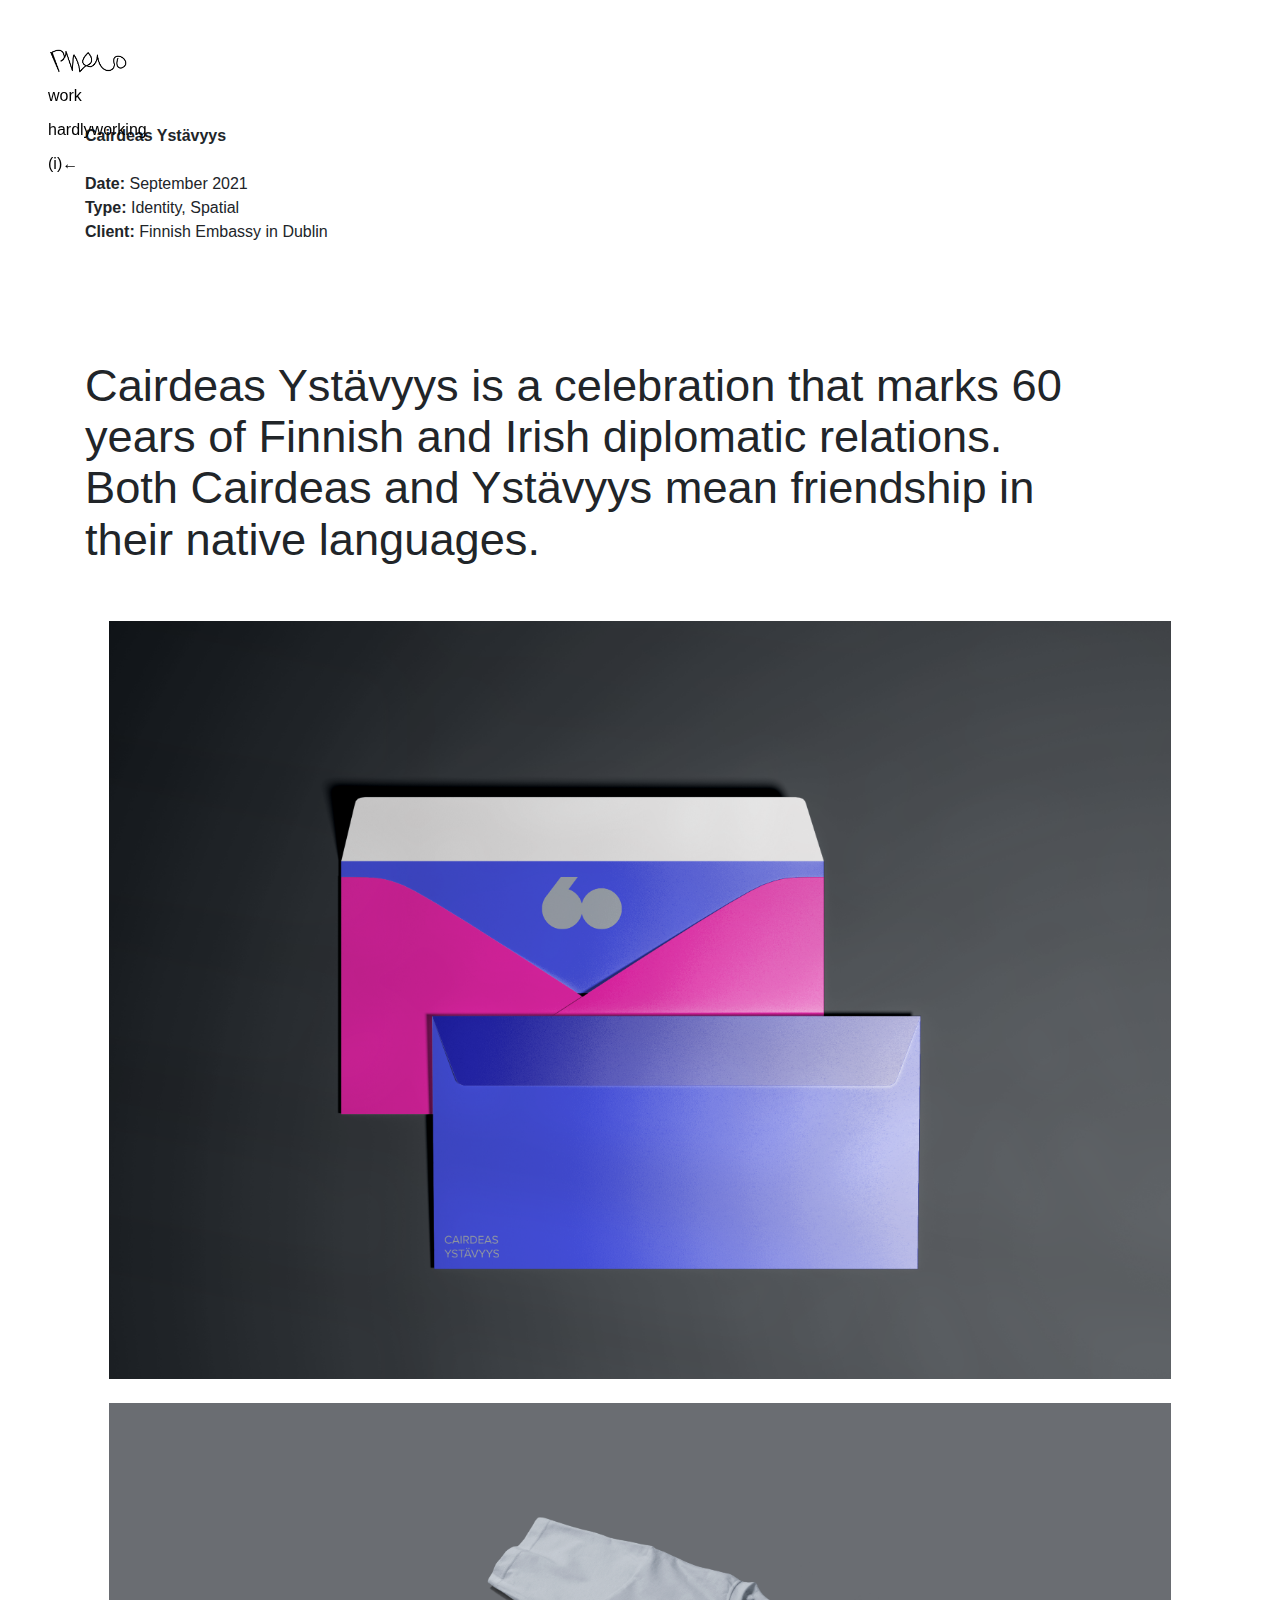
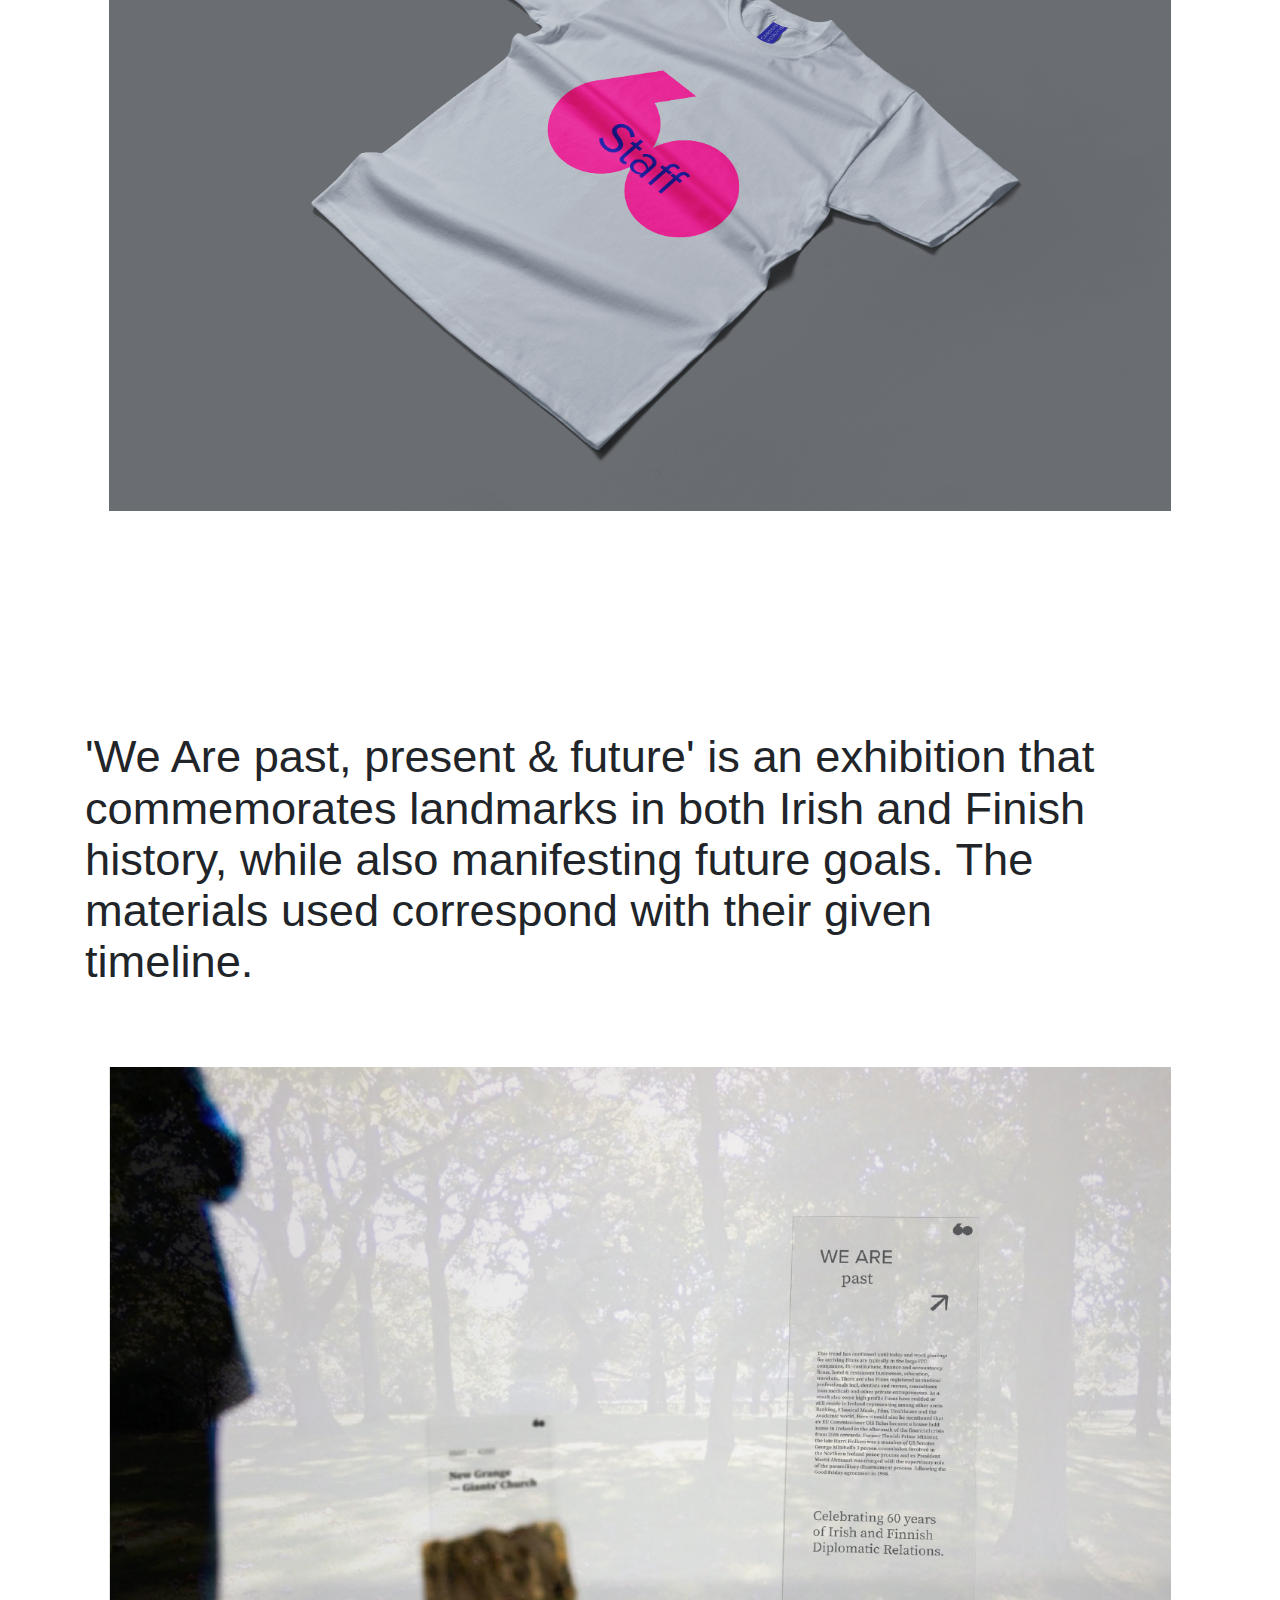
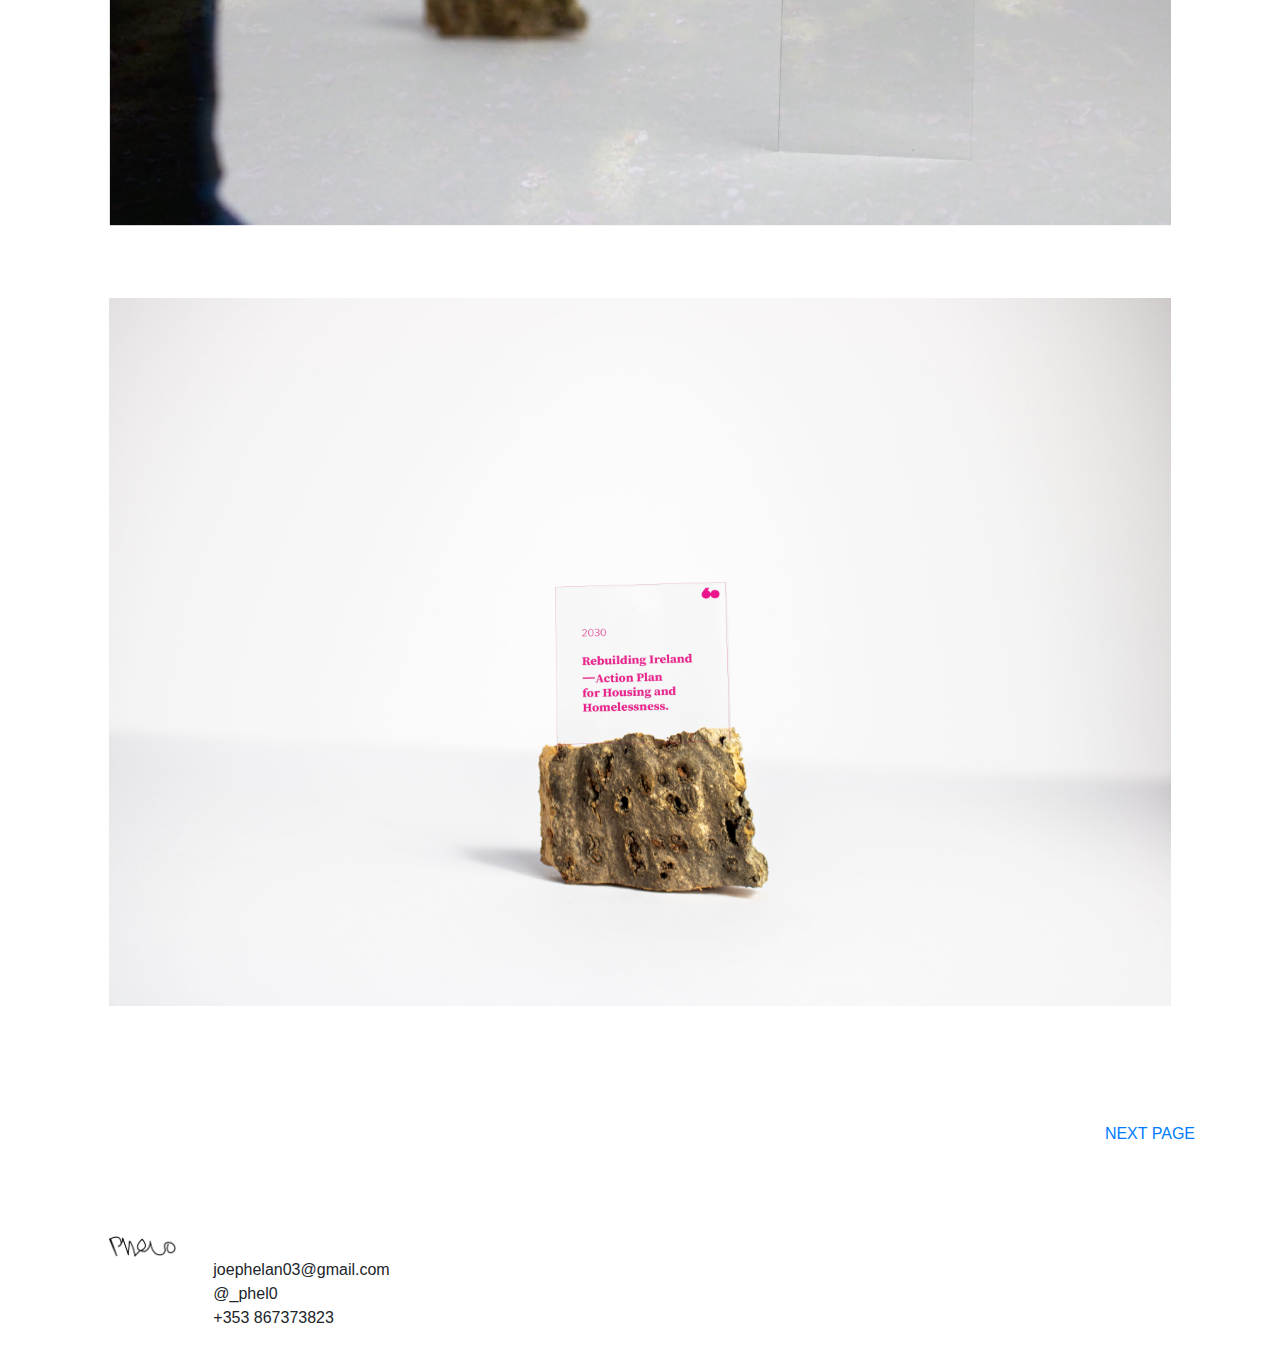
==== CairdeasYstavyys.html @ ab7549fe "web" ====
<!doctype html>
<html lang="en">
  <head>
  	<title>Phelo</title>
    <meta charset="utf-8">
    <meta name="viewport" content="width=device-width, initial-scale=1, shrink-to-fit=no">

	<link href='https://fonts.googleapis.com/css?family=Roboto:400,100,300,700' rel='stylesheet' type='text/css'>

	<link rel="stylesheet" href="https://stackpath.bootstrapcdn.com/font-awesome/4.7.0/css/font-awesome.min.css">

	<link rel="stylesheet" href="https://stackpath.bootstrapcdn.com/bootstrap/4.3.1/css/bootstrap.min.css" integrity="sha384-ggOyR0iXCbMQv3Xipma34MD+dH/1fQ784/j6cY/iJTQUOhcWr7x9JvoRxT2MZw1T" crossorigin="anonymous">
	
	<link rel="stylesheet" href="css/style.css">

    <style>
        @media screen and (min-width: 601px) {
          h2 {
            font-size: 45.23px;
          }
        }
        
        @media screen and (max-width: 600px){
          h2 {
            font-size: 20px;
    line-height: 1.5rem;
          }
        }
        </style>

	</head>
	<body>
	<div id="colorlib-page">
		<a href="#" class="js-colorlib-nav-toggle colorlib-nav-toggle"><i></i></a>
		<aside id="colorlib-aside" role="complementary" class="js-fullheight">
			<nav id="colorlib-main-menu" role="navigation">
				<ul>
					<li class="colorlib-active"><a href="index.html"><img src="img/phelo_logo-01.png" 
						class="img-responsive" alt="Phelo" width="80px"></a></li>
					<li><a href="work.html">work</a></li>
					<li><a href="hardlayy.html">hardlyworking</a></li>
					<li><a href="about.html">(i)←</a></li>
				</ul>
			</nav>
		</aside> <!-- END COLORLIB-ASIDE -->

        <img src="img/addition1-mockup2.png" alt="" width="100%">


        <br>

        <div class="container">       
            <div class="col-1"></div> 
            <div class="col-10">
        
        <div class="row">
            <p>
                <b> Cairdeas Ystävyys</b>
                    <br><br>
                <b>Date: </b>
                September 2021
                    <br>
                <b>Type:</b>
                Identity, Spatial
                    <br>
                <b>Client:</b> Finnish Embassy in Dublin
                </p>
        </div> 
    </div>
</div> 
        
        <div class="container">       
            <div class="col-1"></div> 
            <div class="col-11">
        
        <div class="row">
        <h2>
            Cairdeas Ystävyys is a celebration that marks 60 years of Finnish and Irish diplomatic relations.
            Both Cairdeas and Ystävyys mean friendship in their native languages.
        </h2>
        </div> 
    </div>
</div> 

<br><br>

<div class="row">
    <div class="col-1"></div>
        <div class="col-10">
        <img src="img/ENVELOPE.png" alt="" width="100%">

    </div>       
</div>

<br>

<div class="row">
    <div class="col-1"></div>
        <div class="col-10">
        <img src="img/staff thsirt.png" alt="" width="100%">

    </div>       
</div>

<br>

<div class="row">
    <div class="col-1"></div>
        <div class="col-10">
        <img src="img/Wall with Stairs Mockup2.png" alt="" width="100%">

    </div>       
</div>

<br>

<div class="row">
    <div class="col-1"></div>
        <div class="col-10">
        <img src="img/Feedinstagram-03.png" alt="" width="100%">

    </div>       
</div>

    <br>


                    
                    
                        <div class="container">       
                            <div class="col-1"></div> 
                            <div class="col-11">
                        
                        <div class="row">
                        <h2>
                        'We Are past, present & future' is an exhibition that commemorates landmarks in both Irish and Finish history, while also manifesting future goals. The materials used correspond with their given timeline.
                        </h2>
                        </div> 
                    </div>
                </div> 

                <br>

<div class="row">
    <div class="col-1"></div>
        <div class="col-10">
        <img src="img/5620766.png" alt="" width="100%">

    </div>       
</div>

<br>

<div class="row">
    <div class="col-1"></div>
        <div class="col-10">
        <img src="img/Screenshot 2021-11-05 at 09.53.59.png" alt="" width="100%">

    </div>       
</div>

<br>

<div class="row">
    <div class="col-1"></div>
        <div class="col-10">
        <img src="img/photoshop-bluetsnad.png" alt="" width="100%">

    </div>       
</div>

<br>

<div class="row">
    <div class="col-1"></div>
        <div class="col-10">
        <img src="img/IMG_1363.png" alt="" width="100%">

    </div>       
</div>





        
                    
                    
<div class="row">
    <div class="col-"></div> 
    <div class="container">

        <p>
            <span class="hiddentxt"><a href="sold-out.html">
                <div class="smallertext">NEXT PAGE</div>
            </a>

        </p>
</div> 
</div> 

<br>
<br>
<br>
        
        
                    <div class="container-fluid header whitefont ">
                        <div class="row">
                                <div class="col-1">
                                    
                                </div>
                               
                                    <a class="my-link" href="index.html"><img src="img/phelo_logo-01.png" alt="" width="70px"></a>
                               
                            </div> 
                        
                        </div> 
                            
                            <div class="container-fluid header whitefont ">
                                <div class="row">
                                        <div class="col-1">
                                            
                                        </div>
                                            <p>                             
                                                
                                                <div class="col-1"><span class="hiddentxt"><a href="sold-out.html"></div> 
                
            </a>joephelan03@gmail.com <br> @_phel0<br> +353 867373823</p>
                                        </div>
            
                            </div> 
            
                            <br>
          


    <!-- Copyright -->
</footer>
	</section>

	<script src="js/jquery.min.js"></script>
<script src="js/popper.js"></script>
<script src="js/bootstrap.min.js"></script>
<script src="js/main.js"></script>

	</body>
</html>
---- css/style.css ----
/*!
 * Bootstrap v4.3.1 (https://getbootstrap.com/)
 * Copyright 2011-2019 The Bootstrap Authors
 * Copyright 2011-2019 Twitter, Inc.
 * Licensed under MIT (https://github.com/twbs/bootstrap/blob/master/LICENSE)
 <link rel="stylesheet" href="https://use.typekit.net/uov4dzm.css">
 */

*,
*::before,
*::after {
  -webkit-box-sizing: border-box;
  box-sizing: border-box; }


/* main font family & font color for body and main text */
body { font-family: 'Acumin', sans-serif; }

h1{
  font-size: 90.44px;
  font-family: 'Europa', sans-serif;
  font-weight: 300;
  font-style: normal;
}

h2{
  font-size: 45.23px;
  font-family: 'Europa', sans-serif;
  font-weight: 400;
  font-style: normal;
  line-height: 3.200rem;
}

.smallertext{
  font-size: 16px;
  text-align: right;
  color: grey;
  
}

h3{
  font-size: 90.44px;
  color: #6c757d;
  font-weight: 200;
}


.contactinfo{
  font-style: italic;
}

.hiddenimg {
  display: none;
}

.hiddentxt {
  color: black;
  z-index:99;
}

.hiddentxt a {
  color: black;
  text-decoration: none;
  z-index: 99;
}

.hiddenclick {
  color: black;
  text-decoration: none;
  cursor: pointer;
}

.hiddenclick a {
  color: black;
  text-decoration: none;
}

.hiddenclick a:visited {
  color: black;
  text-decoration: none;
}

.hiddentxt:hover ~ .hiddenimg {
  display: block;
  position: absolute;
    z-index: 2
}

.hiddenclickimg {
  display: none;

}



.nav {
  display: -webkit-box;
  display: -ms-flexbox;
  display: flex;
  -ms-flex-wrap: wrap;
  flex-wrap: wrap;
  padding-left: 0;
  margin-bottom: 0;
  list-style: none; }

.nav-link {
  display: block;
  padding: 0.5rem 1rem; }
  .nav-link:hover, .nav-link:focus {
    text-decoration: none; }
  .nav-link.disabled {
    color: #6c757d;
    pointer-events: none;
    cursor: default; }

.nav-tabs {
  border-bottom: 1px solid #dee2e6; }
  .nav-tabs .nav-item {
    margin-bottom: -1px; }
  .nav-tabs .nav-link {
    border: 1px solid transparent;
    border-top-left-radius: 0.25rem;
    border-top-right-radius: 0.25rem; }
    .nav-tabs .nav-link:hover, .nav-tabs .nav-link:focus {
      border-color: #e9ecef #e9ecef #dee2e6; }
    .nav-tabs .nav-link.disabled {
      color: #6c757d;
      background-color: transparent;
      border-color: transparent; }
  .nav-tabs .nav-link.active,
  .nav-tabs .nav-item.show .nav-link {
    color: #495057;
    background-color: #fff;
    border-color: #dee2e6 #dee2e6 #fff; }
  .nav-tabs .dropdown-menu {
    margin-top: -1px;
    border-top-left-radius: 0;
    border-top-right-radius: 0; }

.nav-pills .nav-link {
  border-radius: 0.25rem; }

.nav-pills .nav-link.active,
.nav-pills .show > .nav-link {
  color: #fff;
  background-color: #0000; }

.nav-fill .nav-item {
  -webkit-box-flex: 1;
  -ms-flex: 1 1 auto;
  flex: 1 1 auto;
  text-align: center; }

.nav-justified .nav-item {
  -ms-flex-preferred-size: 0;
  flex-basis: 0;
  -webkit-box-flex: 1;
  -ms-flex-positive: 1;
  flex-grow: 1;
  text-align: center; }

.tab-content > .tab-pane {
  display: none; }

.tab-content > .active {
  display: block; }

.navbar {
  position: relative;
  display: -webkit-box;
  display: -ms-flexbox;
  display: flex;
  -ms-flex-wrap: wrap;
  flex-wrap: wrap;
  -webkit-box-align: center;
  -ms-flex-align: center;
  align-items: center;
  -webkit-box-pack: justify;
  -ms-flex-pack: justify;
  justify-content: space-between;
  padding: 0.5rem 1rem; }
  .navbar > .container,
  .navbar > .container-fluid {
    display: -webkit-box;
    display: -ms-flexbox;
    display: flex;
    -ms-flex-wrap: wrap;
    flex-wrap: wrap;
    -webkit-box-align: center;
    -ms-flex-align: center;
    align-items: center;
    -webkit-box-pack: justify;
    -ms-flex-pack: justify;
    justify-content: space-between; }

.navbar-brand {
  display: inline-block;
  padding-top: 0.3125rem;
  padding-bottom: 0.3125rem;
  margin-right: 1rem;
  font-size: 1.25rem;
  line-height: inherit;
  white-space: nowrap; }
  .navbar-brand:hover, .navbar-brand:focus {
    text-decoration: none; }

.navbar-nav {
  display: -webkit-box;
  display: -ms-flexbox;
  display: flex;
  -webkit-box-orient: vertical;
  -webkit-box-direction: normal;
  -ms-flex-direction: column;
  flex-direction: column;
  padding-left: 0;
  margin-bottom: 0;
  list-style: none; }
  .navbar-nav .nav-link {
    padding-right: 0;
    padding-left: 0; }
  .navbar-nav .dropdown-menu {
    position: static;
    float: none; }

.navbar-text {
  display: inline-block;
  padding-top: 0.5rem;
  padding-bottom: 0.5rem; }

.navbar-collapse {
  -ms-flex-preferred-size: 100%;
  flex-basis: 100%;
  -webkit-box-flex: 1;
  -ms-flex-positive: 1;
  flex-grow: 1;
  -webkit-box-align: center;
  -ms-flex-align: center;
  align-items: center; }

.navbar-toggler {
  padding: 0.25rem 0.75rem;
  font-size: 1.25rem;
  line-height: 1;
  background-color: transparent;
  border: 1px solid transparent;
  border-radius: 0.25rem; }
  .navbar-toggler:hover, .navbar-toggler:focus {
    text-decoration: none; }

.navbar-toggler-icon {
  display: inline-block;
  width: 1.5em;
  height: 1.5em;
  vertical-align: middle;
  content: "";
  background: no-repeat center center;
  background-size: 100% 100%; }

@media (max-width: 575.98px) {
  .navbar-expand-sm > .container,
  .navbar-expand-sm > .container-fluid {
    padding-right: 0;
    padding-left: 0; } }

@media (min-width: 576px) {
  .navbar-expand-sm {
    -webkit-box-orient: horizontal;
    -webkit-box-direction: normal;
    -ms-flex-flow: row nowrap;
    flex-flow: row nowrap;
    -webkit-box-pack: start;
    -ms-flex-pack: start;
    justify-content: flex-start; }
    .navbar-expand-sm .navbar-nav {
      -webkit-box-orient: horizontal;
      -webkit-box-direction: normal;
      -ms-flex-direction: row;
      flex-direction: row; }
      .navbar-expand-sm .navbar-nav .dropdown-menu {
        position: absolute; }
      .navbar-expand-sm .navbar-nav .nav-link {
        padding-right: 0.5rem;
        padding-left: 0.5rem; }
    .navbar-expand-sm > .container,
    .navbar-expand-sm > .container-fluid {
      -ms-flex-wrap: nowrap;
      flex-wrap: nowrap; }
    .navbar-expand-sm .navbar-collapse {
      display: -webkit-box !important;
      display: -ms-flexbox !important;
      display: flex !important;
      -ms-flex-preferred-size: auto;
      flex-basis: auto; }
    .navbar-expand-sm .navbar-toggler {
      display: none; } }

@media (max-width: 767.98px) {
  .navbar-expand-md > .container,
  .navbar-expand-md > .container-fluid {
    padding-right: 0;
    padding-left: 0; } }

@media (min-width: 768px) {
  .navbar-expand-md {
    -webkit-box-orient: horizontal;
    -webkit-box-direction: normal;
    -ms-flex-flow: row nowrap;
    flex-flow: row nowrap;
    -webkit-box-pack: start;
    -ms-flex-pack: start;
    justify-content: flex-start; }
    .navbar-expand-md .navbar-nav {
      -webkit-box-orient: horizontal;
      -webkit-box-direction: normal;
      -ms-flex-direction: row;
      flex-direction: row; }
      .navbar-expand-md .navbar-nav .dropdown-menu {
        position: absolute; }
      .navbar-expand-md .navbar-nav .nav-link {
        padding-right: 0.5rem;
        padding-left: 0.5rem; }
    .navbar-expand-md > .container,
    .navbar-expand-md > .container-fluid {
      -ms-flex-wrap: nowrap;
      flex-wrap: nowrap; }
    .navbar-expand-md .navbar-collapse {
      display: -webkit-box !important;
      display: -ms-flexbox !important;
      display: flex !important;
      -ms-flex-preferred-size: auto;
      flex-basis: auto; }
    .navbar-expand-md .navbar-toggler {
      display: none; } }

@media (max-width: 991.98px) {
  .navbar-expand-lg > .container,
  .navbar-expand-lg > .container-fluid {
    padding-right: 0;
    padding-left: 0; } }

@media (min-width: 992px) {
  .navbar-expand-lg {
    -webkit-box-orient: horizontal;
    -webkit-box-direction: normal;
    -ms-flex-flow: row nowrap;
    flex-flow: row nowrap;
    -webkit-box-pack: start;
    -ms-flex-pack: start;
    justify-content: flex-start; }
    .navbar-expand-lg .navbar-nav {
      -webkit-box-orient: horizontal;
      -webkit-box-direction: normal;
      -ms-flex-direction: row;
      flex-direction: row; }
      .navbar-expand-lg .navbar-nav .dropdown-menu {
        position: absolute; }
      .navbar-expand-lg .navbar-nav .nav-link {
        padding-right: 0.5rem;
        padding-left: 0.5rem; }
    .navbar-expand-lg > .container,
    .navbar-expand-lg > .container-fluid {
      -ms-flex-wrap: nowrap;
      flex-wrap: nowrap; }
    .navbar-expand-lg .navbar-collapse {
      display: -webkit-box !important;
      display: -ms-flexbox !important;
      display: flex !important;
      -ms-flex-preferred-size: auto;
      flex-basis: auto; }
    .navbar-expand-lg .navbar-toggler {
      display: none; } }

@media (max-width: 1199.98px) {
  .navbar-expand-xl > .container,
  .navbar-expand-xl > .container-fluid {
    padding-right: 0;
    padding-left: 0; } }

@media (min-width: 1200px) {
  .navbar-expand-xl {
    -webkit-box-orient: horizontal;
    -webkit-box-direction: normal;
    -ms-flex-flow: row nowrap;
    flex-flow: row nowrap;
    -webkit-box-pack: start;
    -ms-flex-pack: start;
    justify-content: flex-start; }
    .navbar-expand-xl .navbar-nav {
      -webkit-box-orient: horizontal;
      -webkit-box-direction: normal;
      -ms-flex-direction: row;
      flex-direction: row; }
      .navbar-expand-xl .navbar-nav .dropdown-menu {
        position: absolute; }
      .navbar-expand-xl .navbar-nav .nav-link {
        padding-right: 0.5rem;
        padding-left: 0.5rem; }
    .navbar-expand-xl > .container,
    .navbar-expand-xl > .container-fluid {
      -ms-flex-wrap: nowrap;
      flex-wrap: nowrap; }
    .navbar-expand-xl .navbar-collapse {
      display: -webkit-box !important;
      display: -ms-flexbox !important;
      display: flex !important;
      -ms-flex-preferred-size: auto;
      flex-basis: auto; }
    .navbar-expand-xl .navbar-toggler {
      display: none; } }

.navbar-expand {
  -webkit-box-orient: horizontal;
  -webkit-box-direction: normal;
  -ms-flex-flow: row nowrap;
  flex-flow: row nowrap;
  -webkit-box-pack: start;
  -ms-flex-pack: start;
  justify-content: flex-start; }
  .navbar-expand > .container,
  .navbar-expand > .container-fluid {
    padding-right: 0;
    padding-left: 0; }
  .navbar-expand .navbar-nav {
    -webkit-box-orient: horizontal;
    -webkit-box-direction: normal;
    -ms-flex-direction: row;
    flex-direction: row; }
    .navbar-expand .navbar-nav .dropdown-menu {
      position: absolute; }
    .navbar-expand .navbar-nav .nav-link {
      padding-right: 0.5rem;
      padding-left: 0.5rem; }
  .navbar-expand > .container,
  .navbar-expand > .container-fluid {
    -ms-flex-wrap: nowrap;
    flex-wrap: nowrap; }
  .navbar-expand .navbar-collapse {
    display: -webkit-box !important;
    display: -ms-flexbox !important;
    display: flex !important;
    -ms-flex-preferred-size: auto;
    flex-basis: auto; }
  .navbar-expand .navbar-toggler {
    display: none; }

.navbar-light .navbar-brand {
  color: rgba(0, 0, 0, 0.9); }
  .navbar-light .navbar-brand:hover, .navbar-light .navbar-brand:focus {
    color: rgba(0, 0, 0, 0.9); }

.navbar-light .navbar-nav .nav-link {
  color: rgba(0, 0, 0, 0.5); }
  .navbar-light .navbar-nav .nav-link:hover, .navbar-light .navbar-nav .nav-link:focus {
    color: rgba(0, 0, 0, 0.7); }
  .navbar-light .navbar-nav .nav-link.disabled {
    color: rgba(0, 0, 0, 0.3); }

.navbar-light .navbar-nav .show > .nav-link,
.navbar-light .navbar-nav .active > .nav-link,
.navbar-light .navbar-nav .nav-link.show,
.navbar-light .navbar-nav .nav-link.active {
  color: rgba(0, 0, 0, 0.9); }

.navbar-light .navbar-toggler {
  color: rgba(0, 0, 0, 0.5);
  border-color: rgba(0, 0, 0, 0.1); }

.navbar-light .navbar-toggler-icon {
  background-image: url("data:image/svg+xml,%3csvg viewBox='0 0 30 30' xmlns='http://www.w3.org/2000/svg'%3e%3cpath stroke='rgba(0, 0, 0, 0.5)' stroke-width='2' stroke-linecap='round' stroke-miterlimit='10' d='M4 7h22M4 15h22M4 23h22'/%3e%3c/svg%3e"); }

.navbar-light .navbar-text {
  color: rgba(0, 0, 0, 0.5); }
  .navbar-light .navbar-text a {
    color: rgba(0, 0, 0, 0.9); }
    .navbar-light .navbar-text a:hover, .navbar-light .navbar-text a:focus {
      color: rgba(0, 0, 0, 0.9); }

.navbar-dark .navbar-brand {
  color: #fff; }
  .navbar-dark .navbar-brand:hover, .navbar-dark .navbar-brand:focus {
    color: #fff; }

.navbar-dark .navbar-nav .nav-link {
  color: rgba(255, 255, 255, 0.5); }
  .navbar-dark .navbar-nav .nav-link:hover, .navbar-dark .navbar-nav .nav-link:focus {
    color: rgba(255, 255, 255, 0.75); }
  .navbar-dark .navbar-nav .nav-link.disabled {
    color: rgba(255, 255, 255, 0.25); }

.navbar-dark .navbar-nav .show > .nav-link,
.navbar-dark .navbar-nav .active > .nav-link,
.navbar-dark .navbar-nav .nav-link.show,
.navbar-dark .navbar-nav .nav-link.active {
  color: #fff; }

.navbar-dark .navbar-toggler {
  color: rgba(255, 255, 255, 0.5);
  border-color: rgba(255, 255, 255, 0.1); }

.navbar-dark .navbar-toggler-icon {
  background-image: url("data:image/svg+xml,%3csvg viewBox='0 0 30 30' xmlns='http://www.w3.org/2000/svg'%3e%3cpath stroke='rgba(255, 255, 255, 0.5)' stroke-width='2' stroke-linecap='round' stroke-miterlimit='10' d='M4 7h22M4 15h22M4 23h22'/%3e%3c/svg%3e"); }

.navbar-dark .navbar-text {
  color: rgba(255, 255, 255, 0.5); }
  .navbar-dark .navbar-text a {
    color: #fff; }
    .navbar-dark .navbar-text a:hover, .navbar-dark .navbar-text a:focus {
      color: #fff; }


    body.offcanvas #colorlib-aside {
      -moz-transform: translateX(0);
      -webkit-transform: translateX(0);
      -ms-transform: translateX(0);
      -o-transform: translateX(0);
      transform: translateX(0);
      width: 270px;
      z-index: 999;
      position: fixed; }

    body.offcanvas #colorlib-main, body.offcanvas .colorlib-nav-toggle {
      top: 0;
      -moz-transform: translateX(270px);
      -webkit-transform: translateX(270px);
      -ms-transform: translateX(270px);
      -o-transform: translateX(270px);
      transform: translateX(270px); }


#colorlib-page {
  width: 100%;
  overflow: hidden;
  position: relative; }

#colorlib-aside {
  padding-top: 3em;
  padding-bottom: 40px;
  padding-left: 3em;
  padding-right: 3em;
  width: 20%;
  position: fixed;
  bottom: 0;
  top: 0;
  left: 0;
  right: 0;
  overflow-y: hidden;
  z-index: 1001;

  -webkit-transition: 0.5s;
  -o-transition: 0.5s;
  transition: 0.5s; }
  @media (prefers-reduced-motion: reduce) {
    #colorlib-aside {
      -webkit-transition: none;
      -o-transition: none;
      transition: none; } }
  @media (min-width: 992px) {
    #colorlib-aside {
      width: 20%; } }
  @media (max-width: 991.98px) {
    #colorlib-aside {
      width: 270px;
      -moz-transform: translateX(-270px);
      -webkit-transform: translateX(-270px);
      -ms-transform: translateX(-270px);
      -o-transform: translateX(-270px);
      transform: translateX(-270px);
      padding-top: 2em;
 } }
  #colorlib-aside #colorlib-main-menu ul {
    margin: 0;
    padding: 0; }
    #colorlib-aside #colorlib-main-menu ul li {
      margin: 0 0 10px 0;
      padding: 0;
      list-style: none;
      font-size: 16px;
      font-weight: 300;
      line-height: 1.5; }
      #colorlib-aside #colorlib-main-menu ul li a {
        color: black;
        text-decoration: none;
        position: relative;
        padding: 10px 0;
        -webkit-transition: 0.3s;
        -o-transition: 0.3s;
        transition: 0.3s; }
        @media (prefers-reduced-motion: reduce) {
          #colorlib-aside #colorlib-main-menu ul li a {
            -webkit-transition: none;
            -o-transition: none;
            transition: none; } }
        #colorlib-aside #colorlib-main-menu ul li a:after {
          content: "";
          position: absolute;
          height: 2px;
          bottom: 7px;
          left: 0;
          right: 0;
          visibility: hidden;
          -webkit-transform: scaleX(0);
          -moz-transform: scaleX(0);
          -ms-transform: scaleX(0);
          -o-transform: scaleX(0);
          transform: scaleX(0);
          -webkit-transition: all 0.3s cubic-bezier(0.175, 0.885, 0.32, 1.275);
          -moz-transition: all 0.3s cubic-bezier(0.175, 0.885, 0.32, 1.275);
          -ms-transition: all 0.3s cubic-bezier(0.175, 0.885, 0.32, 1.275);
          -o-transition: all 0.3s cubic-bezier(0.175, 0.885, 0.32, 1.275);
          transition: all 0.3s cubic-bezier(0.175, 0.885, 0.32, 1.275); }
        #colorlib-aside #colorlib-main-menu ul li a:hover {
          text-decoration: none;
          color: black; }
          #colorlib-aside #colorlib-main-menu ul li a:hover:after {
            visibility: visible;
            -webkit-transform: scaleX(1);
            -moz-transform: scaleX(1);
            -ms-transform: scaleX(1);
            -o-transform: scaleX(1);
            transform: scaleX(1); }
      #colorlib-aside #colorlib-main-menu ul li.colorlib-active a {
        color: #9d14ec; }
        #colorlib-aside #colorlib-main-menu ul li.colorlib-active a:after {
          visibility: visible;
          -webkit-transform: scaleX(1);
          -moz-transform: scaleX(1);
          -ms-transform: scaleX(1);
          -o-transform: scaleX(1);
          transform: scaleX(1); }

#colorlib-main {
  width: 100%;
  float: right;
  -webkit-transition: 0.5s;
  -o-transition: 0.5s;
  transition: 0.5s;
  padding: 40px; }
  @media (prefers-reduced-motion: reduce) {
    #colorlib-main {
      -webkit-transition: none;
      -o-transition: none;
      transition: none; } }
  @media (min-width: 992px) {
    #colorlib-main {
      width: 80%; } }

.colorlib-nav-toggle {
  cursor: pointer;
  text-decoration: none; }
  .colorlib-nav-toggle.active i::before, .colorlib-nav-toggle.active i::after {
    background: #000; }
  .colorlib-nav-toggle.dark.active i::before, .colorlib-nav-toggle.dark.active i::after {
    background: #000; }
  .colorlib-nav-toggle:hover, .colorlib-nav-toggle:focus, .colorlib-nav-toggle:active {
    outline: none;
    border-bottom: none !important; }
  .colorlib-nav-toggle i {
    position: relative;
    display: inline-block;
    width: 30px;
    height: 2px;
    color: #000;
    font: bold 14px/.4 Helvetica;
    text-transform: uppercase;
    text-indent: -55px;
    background: #000;
    -webkit-transition: all .2s ease-out;
    -o-transition: all .2s ease-out;
    transition: all .2s ease-out; }
    .colorlib-nav-toggle i::before, .colorlib-nav-toggle i::after {
      content: '';
      width: 30px;
      height: 2px;
      background: #000;
      position: absolute;
      left: 0;
      -webkit-transition: 0.2s;
      -o-transition: 0.2s;
      transition: 0.2s; }
      @media (prefers-reduced-motion: reduce) {
        .colorlib-nav-toggle i::before, .colorlib-nav-toggle i::after {
          -webkit-transition: none;
          -o-transition: none;
          transition: none; } }
  .colorlib-nav-toggle.dark i {
    position: relative;
    color: #000;
    background: #000;
    -webkit-transition: all .2s ease-out;
    -o-transition: all .2s ease-out;
    transition: all .2s ease-out; }
    .colorlib-nav-toggle.dark i::before, .colorlib-nav-toggle.dark i::after {
      background: #000;
      -webkit-transition: 0.2s;
      -o-transition: 0.2s;
      transition: 0.2s; }
      @media (prefers-reduced-motion: reduce) {
        .colorlib-nav-toggle.dark i::before, .colorlib-nav-toggle.dark i::after {
          -webkit-transition: none;
          -o-transition: none;
          transition: none; } }

.colorlib-nav-toggle i::before {
  top: -7px; }

.colorlib-nav-toggle i::after {
  bottom: -7px; }

.colorlib-nav-toggle:hover i::before {
  top: -10px; }

.colorlib-nav-toggle:hover i::after {
  bottom: -10px; }

.colorlib-nav-toggle.active i {
  background: transparent; }

.colorlib-nav-toggle.active i::before {
  top: 0;
  -webkit-transform: rotateZ(45deg);
  -moz-transform: rotateZ(45deg);
  -ms-transform: rotateZ(45deg);
  -o-transform: rotateZ(45deg);
  transform: rotateZ(45deg); }

.colorlib-nav-toggle.active i::after {
  bottom: 0;
  -webkit-transform: rotateZ(-45deg);
  -moz-transform: rotateZ(-45deg);
  -ms-transform: rotateZ(-45deg);
  -o-transform: rotateZ(-45deg);
  transform: rotateZ(-45deg); }

.colorlib-nav-toggle {
  position: fixed;
  left: -12px;
  top: 0px;
  z-index: 9999;
  cursor: pointer;
  opacity: 1;
  visibility: hidden;
  padding: 20px;
  -webkit-transition: 0.5s;
  -o-transition: 0.5s;
  transition: 0.5s; }
  @media (prefers-reduced-motion: reduce) {
    .colorlib-nav-toggle {
      -webkit-transition: none;
      -o-transition: none;
      transition: none; } }
  @media (max-width: 991.98px) {
    .colorlib-nav-toggle {
      opacity: 1;
      visibility: visible; } }


 .main {
  margin-top: 20px;
  margin-bottom: 500px;
}

.floatingimages {
  position: relative;
  width: 180px;
  height: 140px;
  margin: auto;
  z-index: -1;
}


.container {
  text-align: left;
  left: 0;
  right: 0;
  margin-top: 100px;
 }

.flier > * {
  /* Adjust animation duration to change the element’s speed */
          animation: fly 10s infinite;
          pointer-events: none !important;
    top: 0;
    left: 0;
    transform: translateX(-120%) translateY(-120%) rotateZ(0);
    position: fixed;
    animation-delay: 1s;
    z-index: 999999;
  }
  
   /* Keyframe values control where the element will begin
      and end its trajectory across the screen. Each rule
      represents a path the element follows across the screen. */
  
  
  @keyframes fly {
  
    98.001%, 0% {
                  display: block;
      transform: translateX(-200%) translateY(100vh) rotateZ(0deg)
    }
  
    15% {
      transform: translateX(100vw) translateY(-100%) rotateZ(180deg)
    }
  
    15.001%, 18% {
      transform: translateX(100vw) translateY(-30%) rotateZ(0deg)
    }
  
    40% {
      transform: translateX(-200%) translateY(3vh) rotateZ(-180deg)
    }
  
    40.001%, 43% {
      transform: translateX(-200%) translateY(-100%) rotateZ(-180deg)
    }
  
    65% {
      transform: translateX(100vw) translateY(50vh) rotateZ(0deg)
    }
  
    65.001%, 68% {
      transform: translateX(20vw) translateY(-200%) rotateZ(180deg)
    }
  
    95% {
      transform: translateX(10vw) translateY(100vh) rotateZ(0deg)
    }
  }

  .flier2 > * {
    /* Adjust animation duration to change the element’s speed */
            animation: fly 30s linear infinite;
            pointer-events: none !important;
      top: 0;
      left: 0;
      transform: translateX(-90%) translateY(-120%) rotateZ(30%);
      position: absolute;
      animation-delay: 0s;
      z-index: 999999;
    }
    
    /* Keyframe values control where the element will begin
        and end its trajectory across the screen. Each rule
        represents a path the element follows across the screen. */
    
    
    @keyframes fly {
    
      
      40% {
        transform: translateX(-60%) translateY(3vh) rotateZ(-180deg)
      }
    
      15% {
        transform: translateX(100vw) translateY(-200%) rotateZ(180deg)
      }

      98.001%, 0% {
        display: block;
transform: translateX(-100%) translateY(100vh) rotateZ(0deg)
}
    
      65.001%, 68% {
        transform: translateX(20vw) translateY(-200%) rotateZ(180deg)
      }
    
      40.001%, 43% {
        transform: translateX(-500%) translateY(-200%) rotateZ(-180deg)
      }
    
      65% {
        transform: translateX(100vw) translateY(50vh) rotateZ(0deg)
      }

    }

    .flier3 > * {
      /* Adjust animation duration to change the element’s speed */
              animation: fly 25s linear infinite;
              pointer-events: none !important;
        top: 0;
        left: 0;
        transform: translateX(-90%) translateY(-120%) rotateZ(30%);
        position: absolute;
        animation-delay: 1s;
        z-index: 88888;
      }
      
      /* Keyframe values control where the element will begin
          and end its trajectory across the screen. Each rule
          represents a path the element follows across the screen. */
      
      
      @keyframes fly {
      
        
        40% {
          transform: translateX(-60%) translateY(3vh) rotateZ(-180deg)
        }
      
        15% {
          transform: translateX(100vw) translateY(-200%) rotateZ(180deg)
        }
  
        98.001%, 0% {
          display: block;
  transform: translateX(-100%) translateY(100vh) rotateZ(0deg)
  }
      
        65.001%, 68% {
          transform: translateX(20vw) translateY(-200%) rotateZ(180deg)
        }
      
        40.001%, 43% {
          transform: translateX(-500%) translateY(-200%) rotateZ(-180deg)
        }
      
        65% {
          transform: translateX(100vw) translateY(50vh) rotateZ(0deg)
        }
  
      }

      .flier4 > * {
        /* Adjust animation duration to change the element’s speed */
                animation: fly 15s linear infinite;
                pointer-events: none !important;
          top: 0;
          left: 0;
          transform: translateX(-90%) translateY(-120%) rotateZ(30%);
          position: fixed;
          animation-delay: 0s;
          z-index: 999999;
        }
        
        /* Keyframe values control where the element will begin
            and end its trajectory across the screen. Each rule
            represents a path the element follows across the screen. */
        
        
        @keyframes fly {
        
          
          40% {
            transform: translateX(-60%) translateY(3vh) rotateZ(-180deg)
          }
        
          15% {
            transform: translateX(100vw) translateY(-200%) rotateZ(180deg)
          }
    
          98.001%, 0% {
            display: block;
    transform: translateX(-100%) translateY(100vh) rotateZ(0deg)
    }
        
          65.001%, 68% {
            transform: translateX(20vw) translateY(-200%) rotateZ(180deg)
          }
        
          40.001%, 43% {
            transform: translateX(-500%) translateY(-200%) rotateZ(-180deg)
          }
        
          65% {
            transform: translateX(100vw) translateY(50vh) rotateZ(0deg)
          }
    
        }


        .flier3 > * {
          /* Adjust animation duration to change the element’s speed */
                  animation: fly 20s linear infinite;
                  pointer-events: none !important;
            top: 0;
            left: 0;
            transform: translateX(-90%) translateY(-120%) rotateZ(30%);
            position: fixed;
            animation-delay: 0s;
            z-index: 999999;
          }
          
          /* Keyframe values control where the element will begin
              and end its trajectory across the screen. Each rule
              represents a path the element follows across the screen. */
          
          
          @keyframes fly {
          
            
            40% {
              transform: translateX(-60%) translateY(3vh) rotateZ(-180deg)
            }
          
            15% {
              transform: translateX(100vw) translateY(-200%) rotateZ(180deg)
            }
      
            98.001%, 0% {
              display: block;
      transform: translateX(-100%) translateY(100vh) rotateZ(0deg)
      }
          
            65.001%, 68% {
              transform: translateX(20vw) translateY(-200%) rotateZ(180deg)
            }
          
            40.001%, 43% {
              transform: translateX(-500%) translateY(-200%) rotateZ(-180deg)
            }
          
            65% {
              transform: translateX(100vw) translateY(50vh) rotateZ(0deg)
            }
      
          }
    
          .flier5 > * {
            /* Adjust animation duration to change the element’s speed */
                    animation: fly 60s linear infinite;
                    pointer-events: none !important;
              top: 0;
              left: 0;
              transform: translateX(-10%) translateY(-120%) rotateZ(30%);
              position: absolute;
              animation-delay: 0s;
              z-index: 999999;
            }
            
            /* Keyframe values control where the element will begin
                and end its trajectory across the screen. Each rule
                represents a path the element follows across the screen. */
            
            
            @keyframes fly {
            
              
              40% {
                transform: translateX(-60%) translateY(3vh) rotateZ(-180deg)
              }
            
              15% {
                transform: translateX(100vw) translateY(-200%) rotateZ(180deg)
              }
        
              98.001%, 0% {
                display: block;
        transform: translateX(-100%) translateY(100vh) rotateZ(0deg)
        }
            
              65.001%, 68% {
                transform: translateX(20vw) translateY(-200%) rotateZ(180deg)
              }
            
              40.001%, 43% {
                transform: translateX(-500%) translateY(-200%) rotateZ(-180deg)
              }
            
              65% {
                transform: translateX(100vw) translateY(50vh) rotateZ(0deg)
              }
        
            }

            .flier6 > * {
              /* Adjust animation duration to change the element’s speed */
                      animation: fly 10s infinite;
                      pointer-events: none !important;
                top: 0;
                left: 0;
                transform: translateX(-100%) translateY(-100%) rotateZ(0);
                position: fixed;
                animation-delay: 2s;
                z-index: 999999;
              }
              
               /* Keyframe values control where the element will begin
                  and end its trajectory across the screen. Each rule
                  represents a path the element follows across the screen. */
              
              
              @keyframes fly {
              
                98.001%, 0% {
                              display: block;
                  transform: translateX(-200%) translateY(100vh) rotateZ(0deg)
                }
              
                15% {
                  transform: translateX(100vw) translateY(-100%) rotateZ(180deg)
                }
              
                15.001%, 18% {
                  transform: translateX(100vw) translateY(-30%) rotateZ(0deg)
                }
              
                40% {
                  transform: translateX(-200%) translateY(3vh) rotateZ(-180deg)
                }
              
                40.001%, 43% {
                  transform: translateX(-200%) translateY(-100%) rotateZ(-180deg)
                }
              
                65% {
                  transform: translateX(100vw) translateY(50vh) rotateZ(0deg)
                }
              
                65.001%, 68% {
                  transform: translateX(20vw) translateY(-200%) rotateZ(180deg)
                }
              
                95% {
                  transform: translateX(10vw) translateY(100vh) rotateZ(0deg)
                }
              }

              .flier7 > * {
                /* Adjust animation duration to change the element’s speed */
                        animation: fly 30s infinite;
                        pointer-events: none !important;
                  top: 0;
                  left: 0;
                  transform: translateX(-100%) translateY(-100%) rotateZ(0);
                  position: fixed;
                  animation-delay: 0s;
                  z-index: 444444;
                }
                
                 /* Keyframe values control where the element will begin
                    and end its trajectory across the screen. Each rule
                    represents a path the element follows across the screen. */
                
                
                @keyframes fly {
                
                  98.001%, 0% {
                                display: block;
                    transform: translateX(-200%) translateY(100vh) rotateZ(0deg)
                  }
                
                  15% {
                    transform: translateX(100vw) translateY(-100%) rotateZ(180deg)
                  }
                
                  15.001%, 18% {
                    transform: translateX(100vw) translateY(-30%) rotateZ(0deg)
                  }
                
                  40% {
                    transform: translateX(-200%) translateY(3vh) rotateZ(-180deg)
                  }
                
                  40.001%, 43% {
                    transform: translateX(-200%) translateY(-100%) rotateZ(-180deg)
                  }
                
                  65% {
                    transform: translateX(100vw) translateY(50vh) rotateZ(0deg)
                  }
                
                  65.001%, 68% {
                    transform: translateX(20vw) translateY(-200%) rotateZ(180deg)
                  }
                
                  95% {
                    transform: translateX(10vw) translateY(100vh) rotateZ(0deg)
                  }
                }


                              .flier8 > * {
                /* Adjust animation duration to change the element’s speed */
                        animation: fly 30s infinite;
                        pointer-events: none !important;
                  top: 0;
                  left: 0;
                  transform: translateX(-100%) translateY(-100%) rotateZ(0);
                  position: fixed;
                  animation-delay: 4s;
                  z-index: 444444;
                }
                
                 /* Keyframe values control where the element will begin
                    and end its trajectory across the screen. Each rule
                    represents a path the element follows across the screen. */
                
                
                @keyframes fly {
                
                  98.001%, 0% {
                                display: block;
                    transform: translateX(-200%) translateY(100vh) rotateZ(0deg)
                  }
                
                  15% {
                    transform: translateX(100vw) translateY(-100%) rotateZ(180deg)
                  }
                
                  15.001%, 18% {
                    transform: translateX(100vw) translateY(-30%) rotateZ(0deg)
                  }
                
                  40% {
                    transform: translateX(-200%) translateY(3vh) rotateZ(-180deg)
                  }
                
                  40.001%, 43% {
                    transform: translateX(-200%) translateY(-100%) rotateZ(-180deg)
                  }
                
                  65% {
                    transform: translateX(100vw) translateY(50vh) rotateZ(0deg)
                  }
                
                  65.001%, 68% {
                    transform: translateX(20vw) translateY(-200%) rotateZ(180deg)
                  }
                
                  95% {
                    transform: translateX(10vw) translateY(100vh) rotateZ(0deg)
                  }
                }
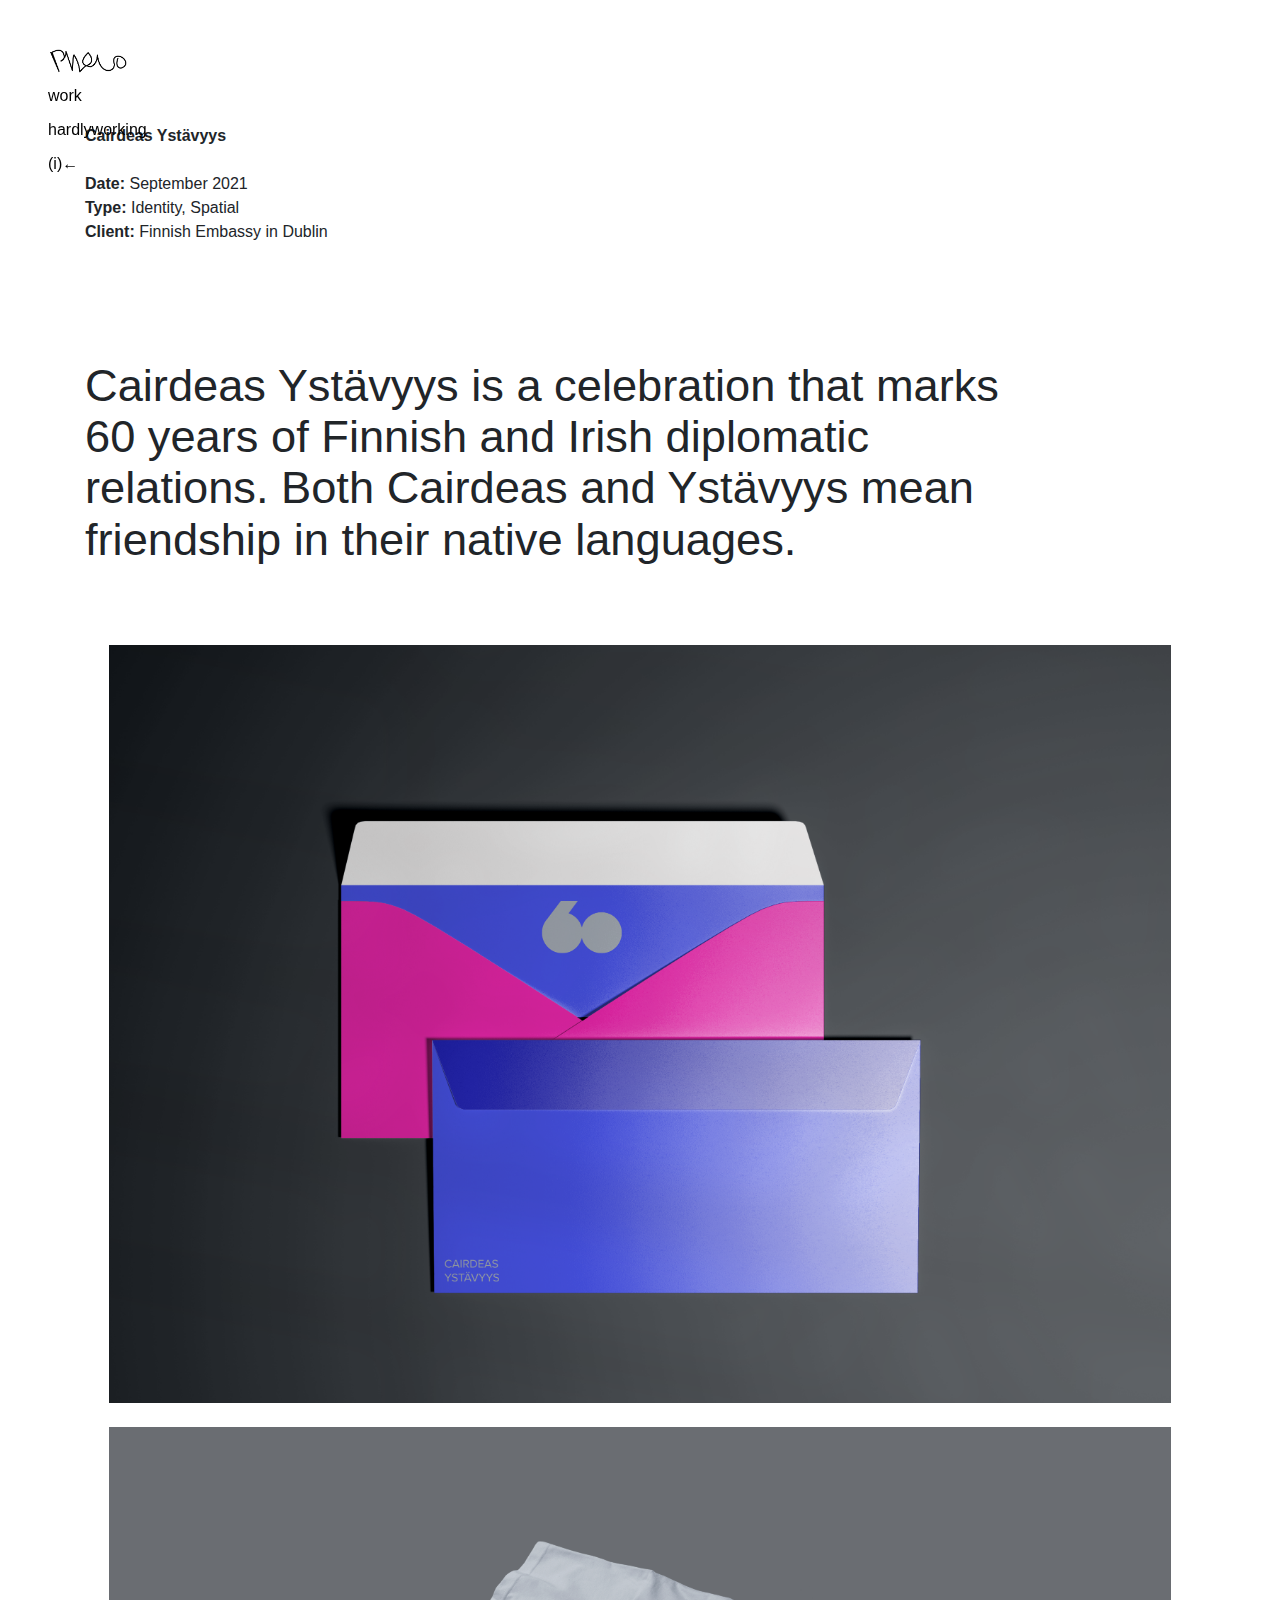
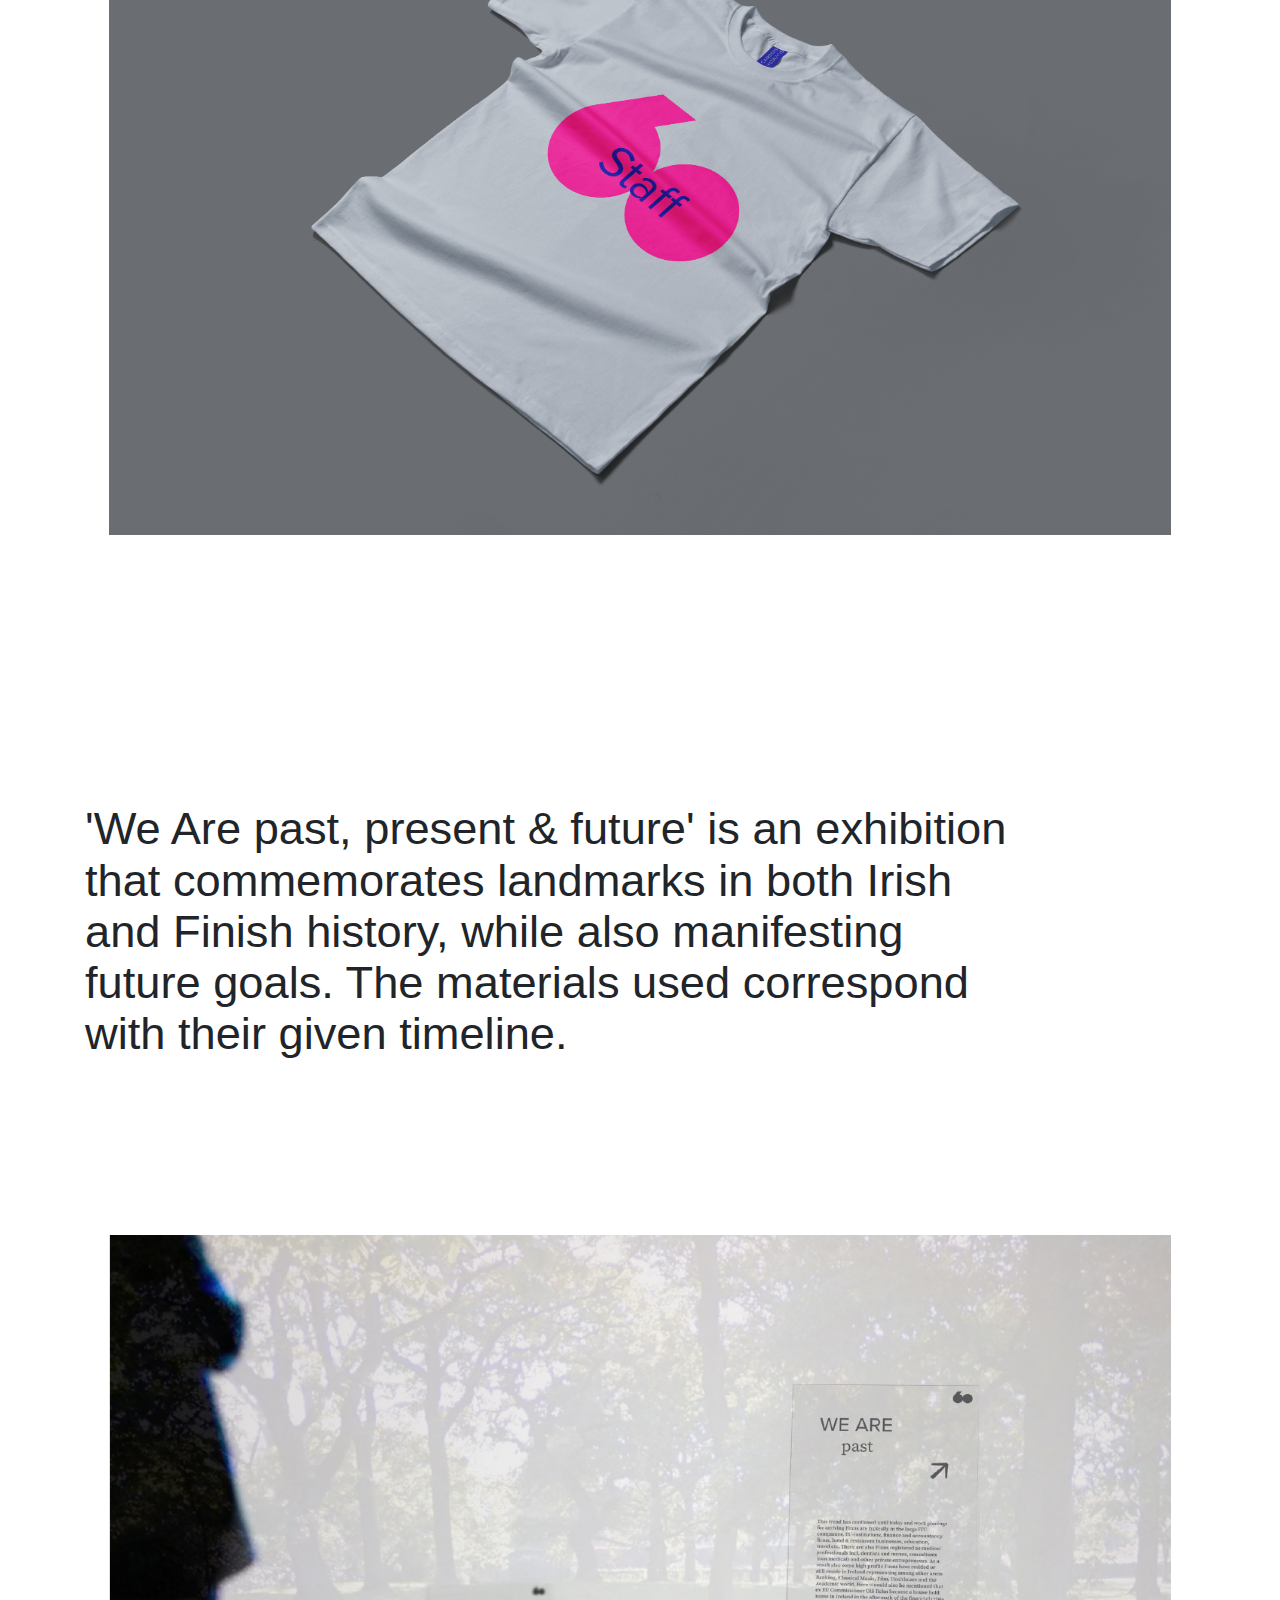
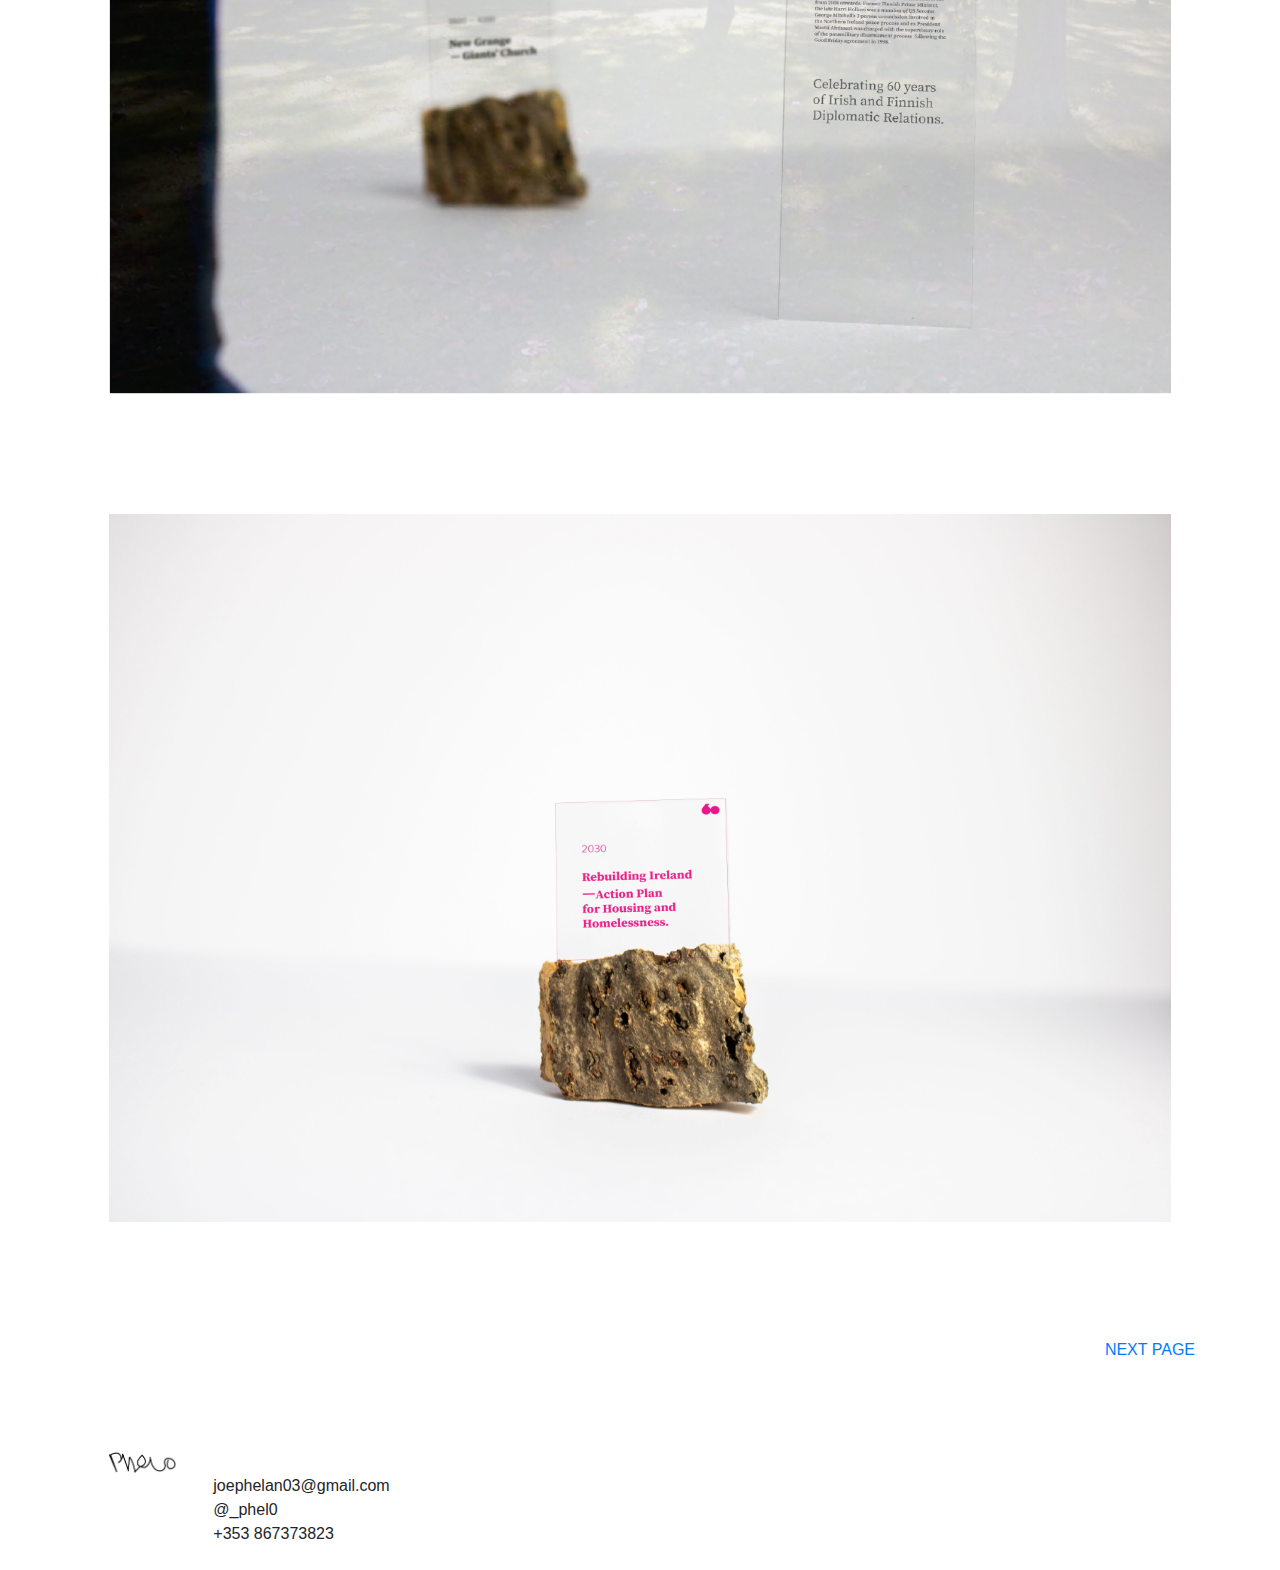
==== commit 6a7a688f: "update" ====
--- a/CairdeasYstavyys.html
+++ b/CairdeasYstavyys.html
@@ -71,7 +71,7 @@
         
         <div class="container">       
             <div class="col-1"></div> 
-            <div class="col-11">
+            <div class="col-10">
         
         <div class="row">
         <h2>
@@ -82,7 +82,8 @@
     </div>
 </div> 
 
-<br><br>
+<br><br>    <br>
+
 
 <div class="row">
     <div class="col-1"></div>
@@ -107,7 +108,7 @@
 <div class="row">
     <div class="col-1"></div>
         <div class="col-10">
-        <img src="img/Wall with Stairs Mockup2.png" alt="" width="100%">
+        <img src="img/booklet.png" alt="" width="100%">
 
     </div>       
 </div>
@@ -122,6 +123,8 @@
     </div>       
 </div>
 
+    <br>
+    <br>
     <br>
 
 
@@ -129,7 +132,7 @@
                     
                         <div class="container">       
                             <div class="col-1"></div> 
-                            <div class="col-11">
+                            <div class="col-10">
                         
                         <div class="row">
                         <h2>
@@ -140,6 +143,18 @@
                 </div> 
 
                 <br>
+                <br>
+                <br>
+
+                <div class="row">
+                    <div class="col-1"></div>
+                        <div class="col-10">
+                        <img src="img/Wall with Stairs Mockup.png" alt="" width="100%">
+                
+                    </div>       
+                </div>
+                
+                <br>
 
 <div class="row">
     <div class="col-1"></div>
@@ -168,6 +183,19 @@
 
     </div>       
 </div>
+
+<br>
+
+<div class="row">
+    <div class="col-1"></div>
+        <div class="col-5">
+        <img src="img/nn copy.png" alt="" width="100%">
+</div>
+
+    <div class="col-5">
+<img src="img/nnn copy.png" alt="" width="100%">
+        </div>
+        </div>
 
 <br>
 
--- a/css/style.css
+++ b/css/style.css
@@ -26,7 +26,7 @@
 h2{
   font-size: 45.23px;
   font-family: 'Europa', sans-serif;
-  font-weight: 400;
+  font-weight: 300;
   font-style: normal;
   line-height: 3.200rem;
 }
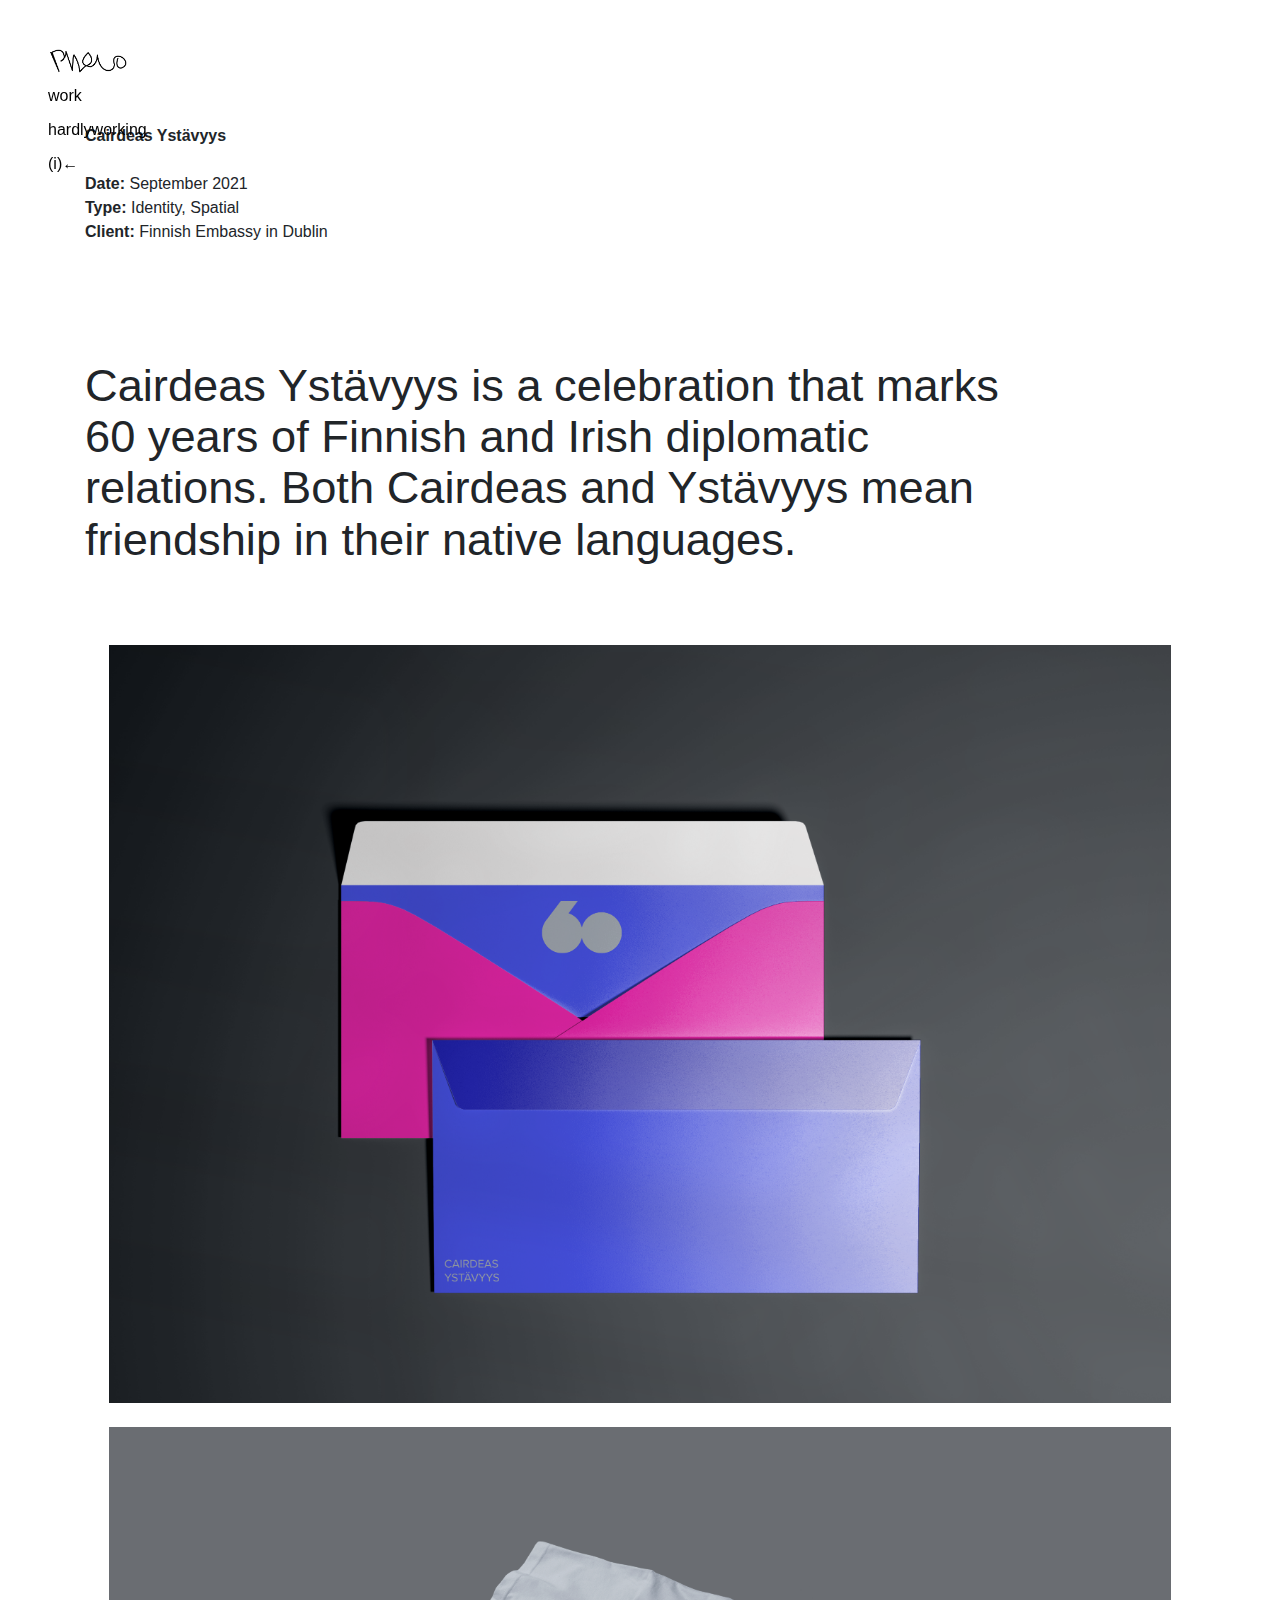
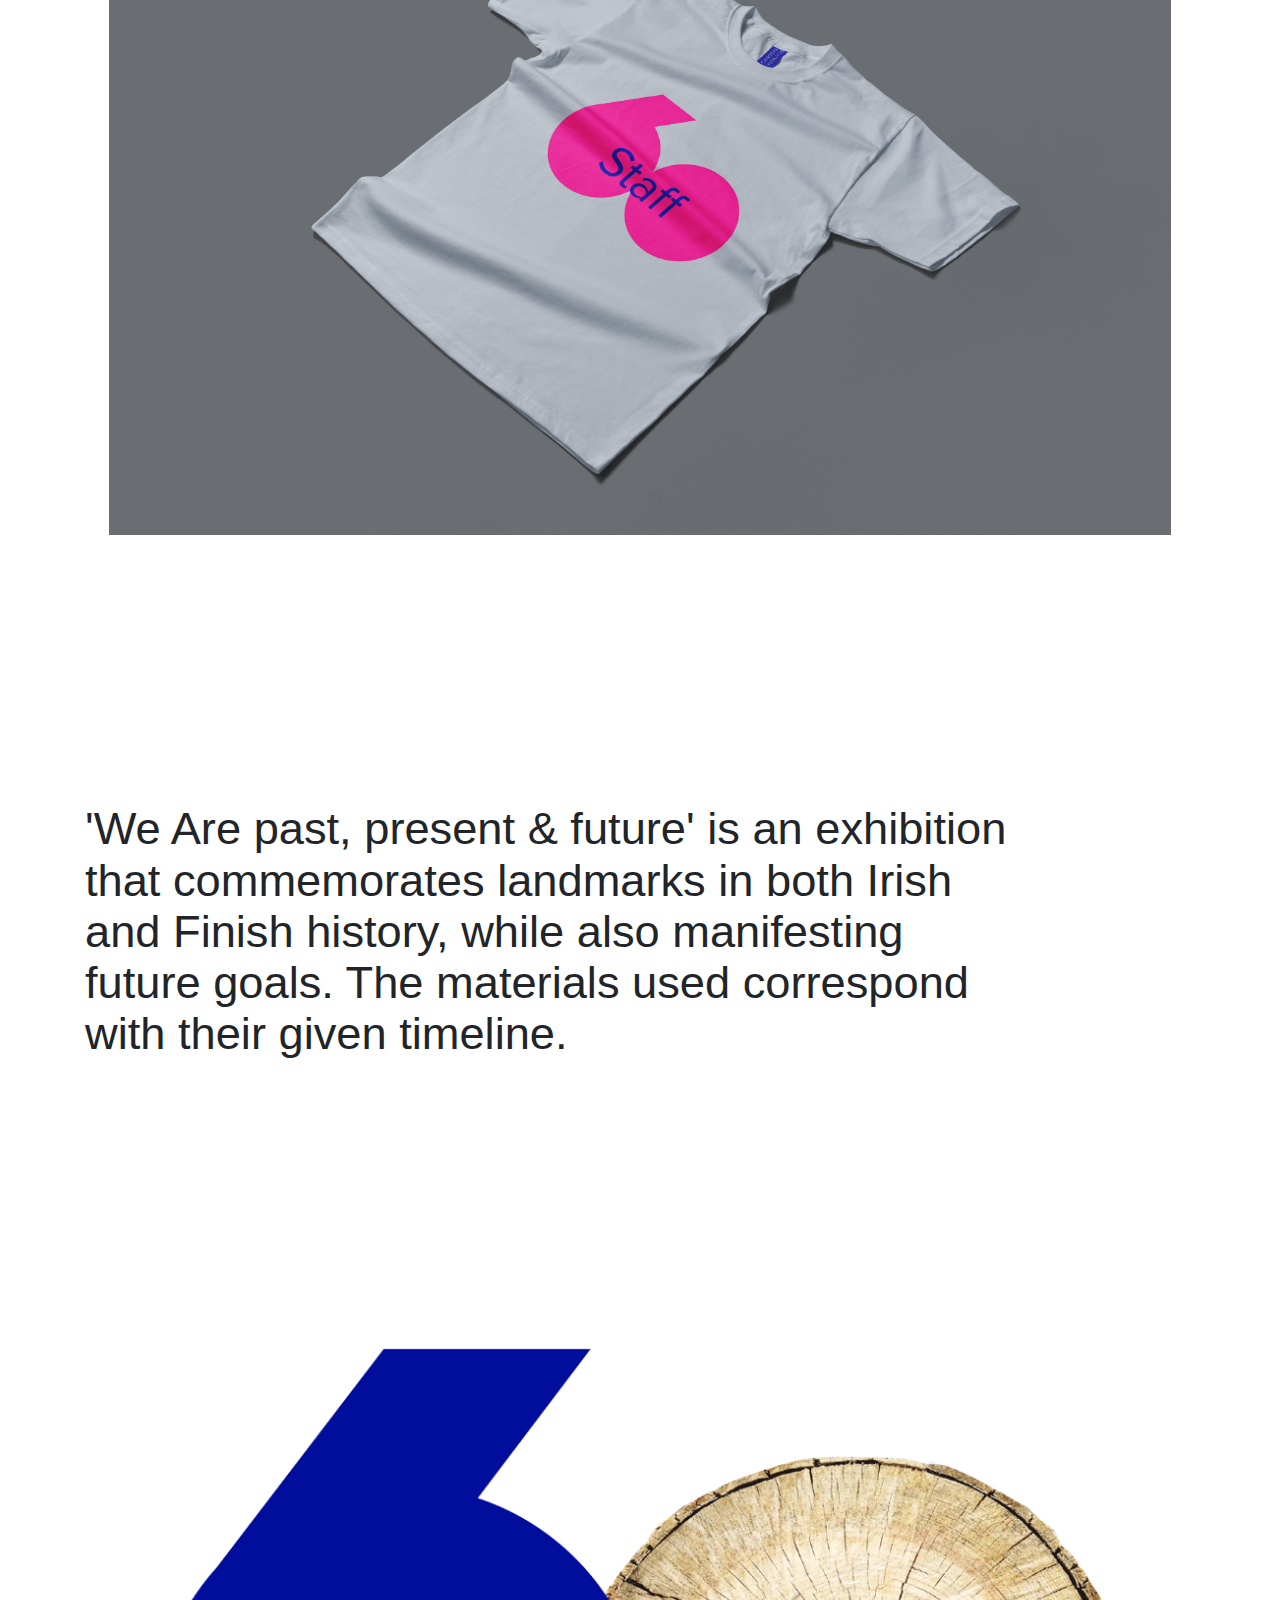
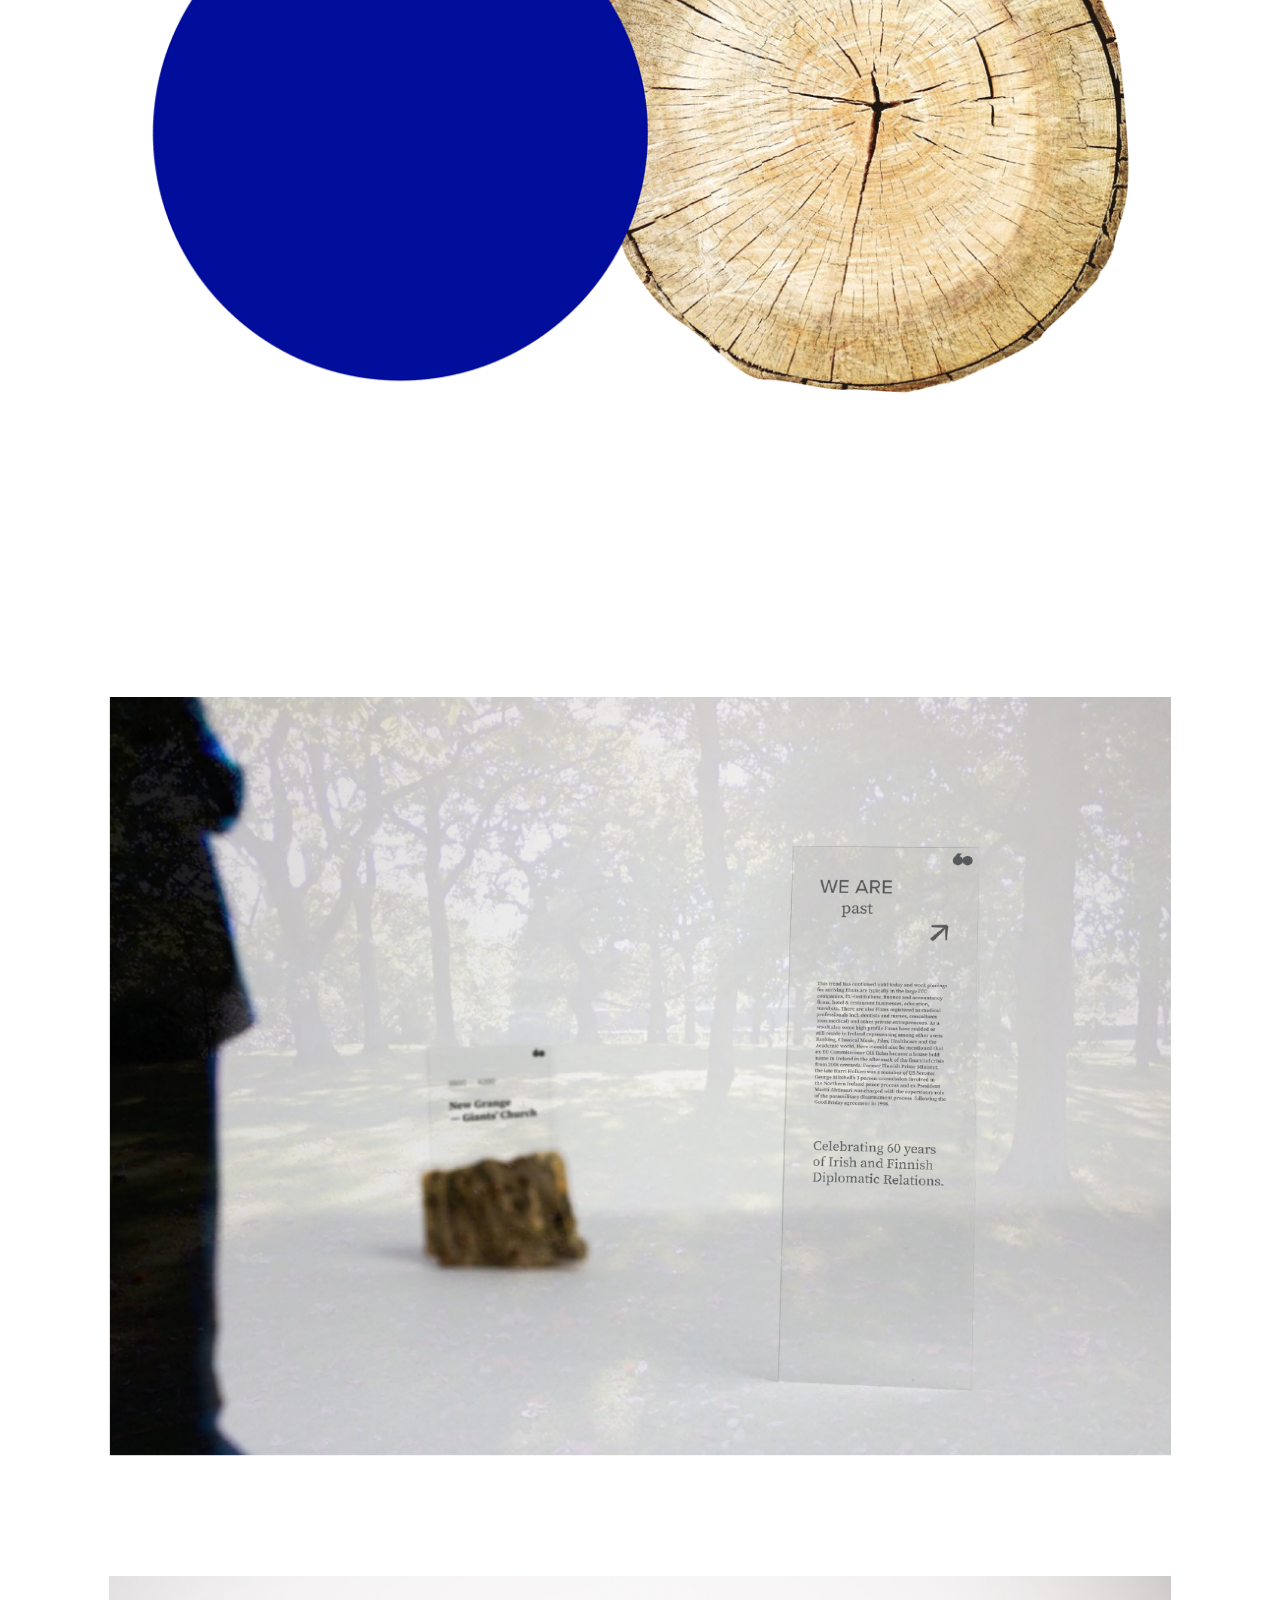
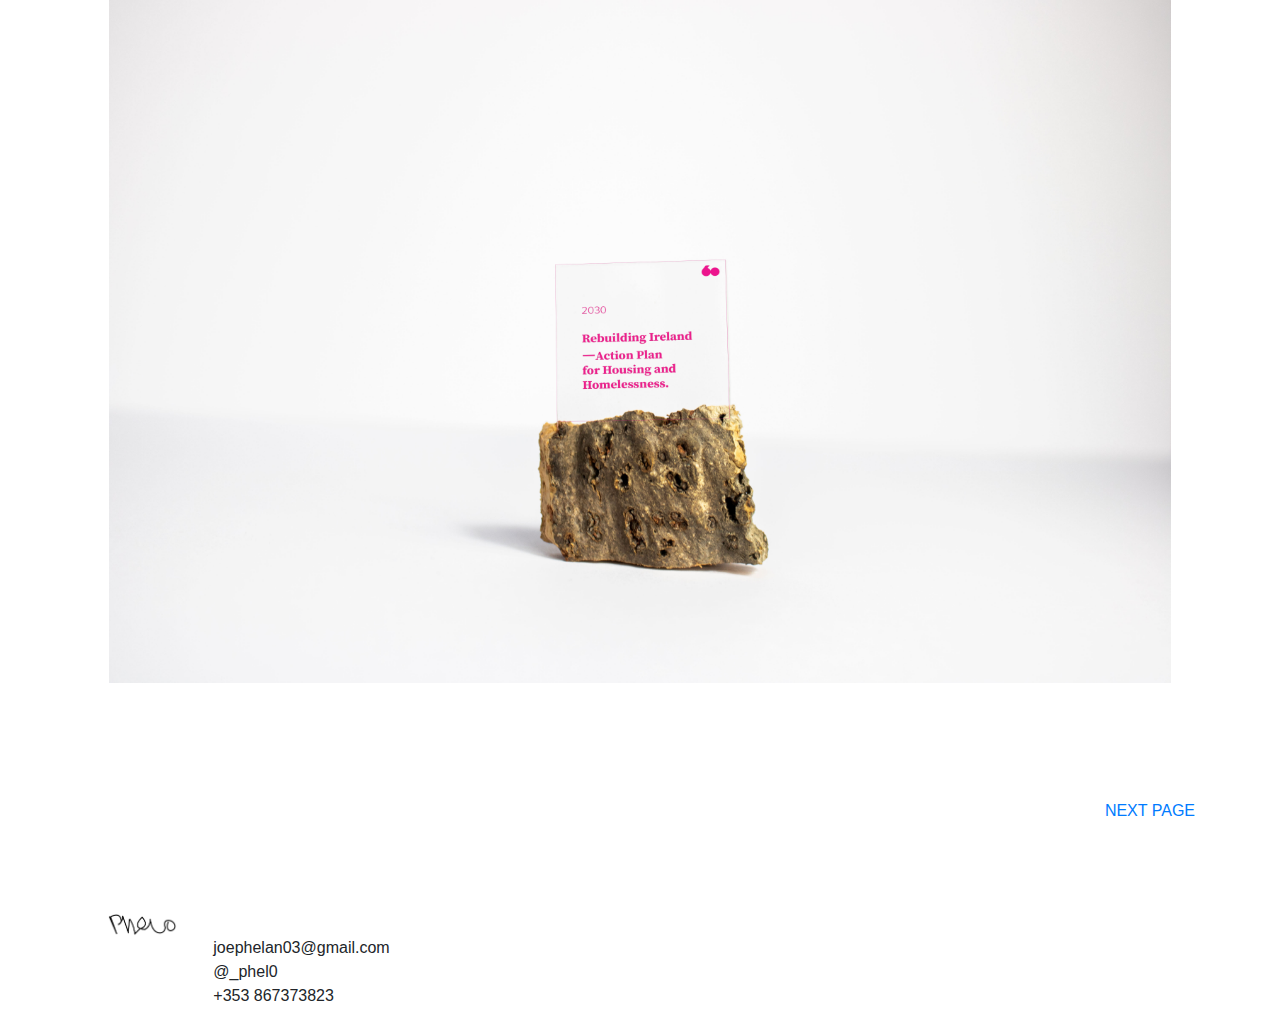
==== commit 21e1619d: "gif" ====
--- a/CairdeasYstavyys.html
+++ b/CairdeasYstavyys.html
@@ -150,6 +150,14 @@
                     <div class="col-1"></div>
                         <div class="col-10">
                         <img src="img/Wall with Stairs Mockup.png" alt="" width="100%">
+                
+                    </div>       
+                </div>
+
+                <div class="row">
+                    <div class="col-1"></div>
+                        <div class="col-10">
+                        <img src="img/PLAYING-40.gif" alt="" width="100%">
                 
                     </div>       
                 </div>
